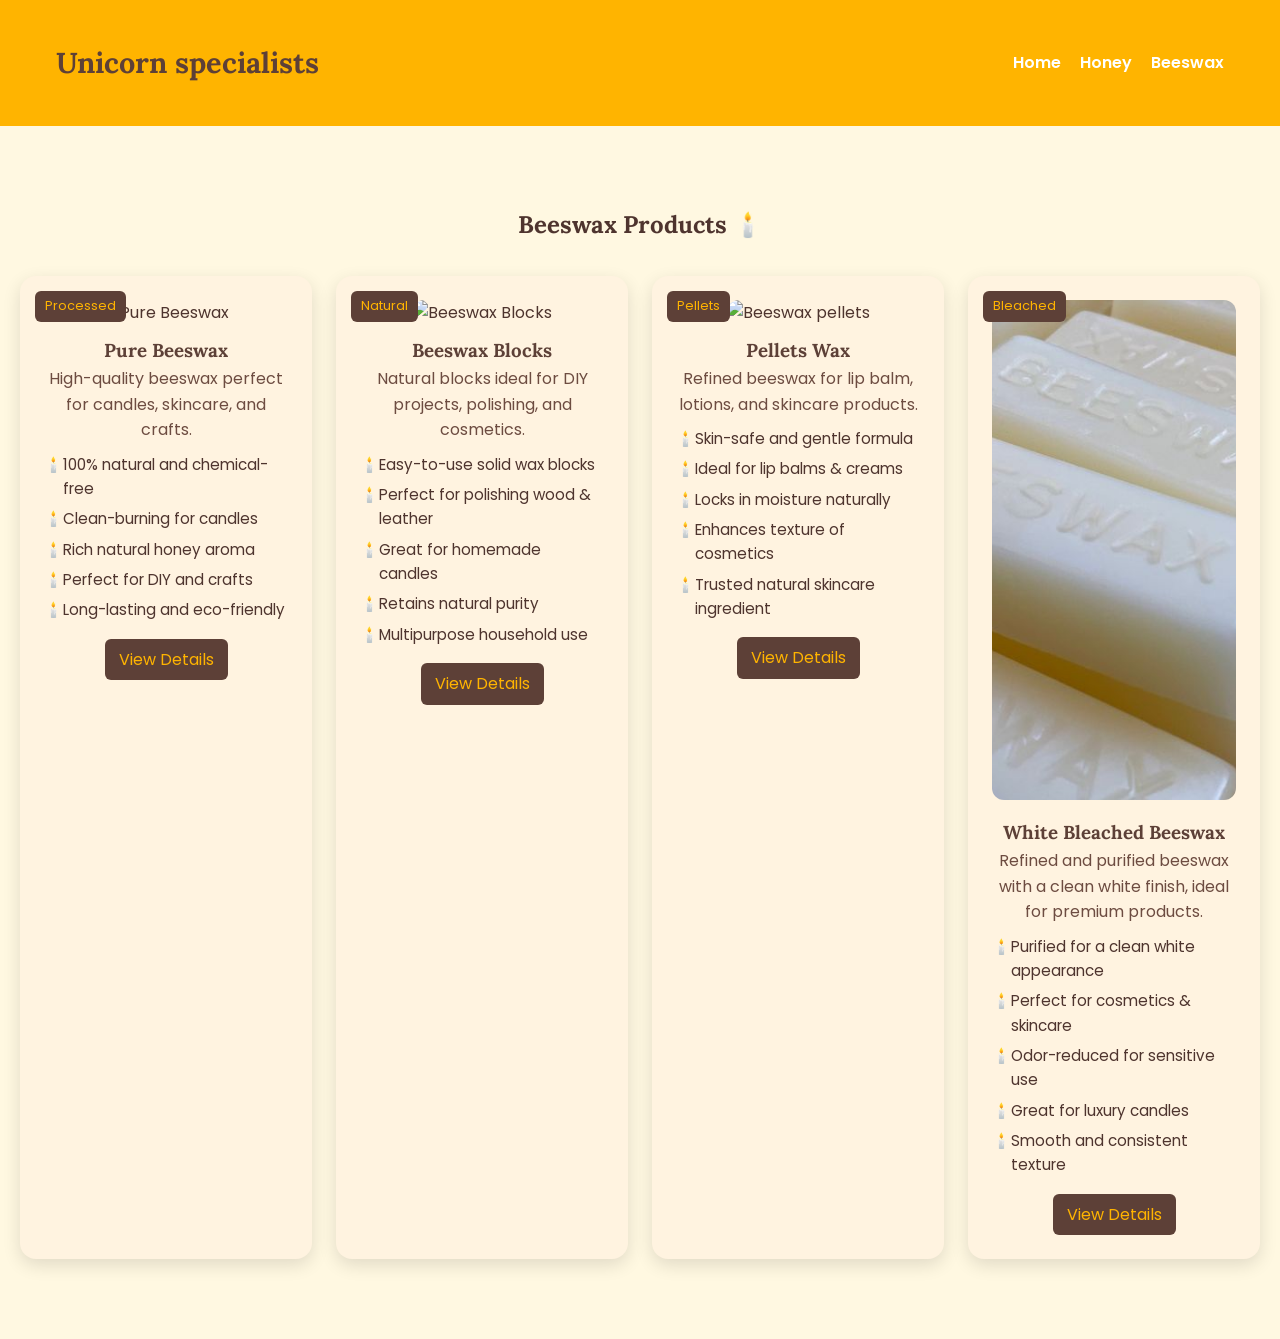
==== beeswax-products.html @ bdd7f9a4 "Add files via upload" ====
<!DOCTYPE html>
<html lang="en">
<head>
  <meta charset="UTF-8">
  <meta name="viewport" content="width=device-width, initial-scale=1.0">
  <title>Beeswax Products</title>

  <!-- FONTS -->
  <link href="https://fonts.googleapis.com/css2?family=Lora:wght@400;700&family=Poppins:wght@400;600&display=swap" rel="stylesheet">

  <link rel="stylesheet" href="style.css">

  <style>
    /* ================= BACKGROUND ================= */
    body {
      margin: 0;
      font-family: 'Poppins', sans-serif;
      background: #fff8e1;
      color: #4e342e;
    }

    .site-header {
      background: #ffb400;
      padding: 1.5rem;
    }

    .logo {
      font-family: 'Lora', serif;
      font-size: 1.8rem;
    }

    /* ================= GRID ================= */
    .grid {
      display: grid;
      grid-template-columns: repeat(auto-fit, minmax(280px, 1fr));
      gap: 1.5rem;
    }

    /* ================= CARD ================= */
    .card {
      background: #fff3e0;
      padding: 1.5rem;
      border-radius: 16px;
      box-shadow: 0 6px 18px rgba(0,0,0,0.12);
      transition: transform 0.3s ease;
      text-align: center;
      position: relative;
    }

    .card:hover {
      transform: translateY(-6px);
    }

    /* BADGE */
    .badge {
      position: absolute;
      top: 15px;
      left: 15px;
      background: #5d4037;
      color: #ffb400;
      padding: 5px 10px;
      border-radius: 6px;
      font-size: 0.8rem;
    }

    /* ================= IMAGE (DOUBLE HEIGHT) ================= */
    .card img {
      width: 100%;
      height: 500px; /* 🔥 doubled */
      object-fit: cover;
      border-radius: 12px;
      margin-bottom: 10px;
      transition: transform 0.3s ease;
    }

    .card:hover img {
      transform: scale(1.05);
    }

    .card h3 {
      font-family: 'Lora', serif;
      color: #5d4037;
    }

    .card p {
      color: #6d4c41;
    }

    /* ================= BULLETS ================= */
    .card ul {
      text-align: left;
      margin-top: 10px;
      padding-left: 0;
      list-style: none;
      font-size: 0.95rem;
    }

    .card ul li {
      margin-bottom: 6px;
      padding-left: 1.2rem;
      position: relative;
    }

    .card ul li::before {
      content: "🕯️";
      position: absolute;
      left: 0;
    }

    /* BUTTON */
    .btn-product {
      display: inline-block;
      margin-top: 10px;
      padding: 8px 14px;
      background: #5d4037;
      color: #ffb400;
      text-decoration: none;
      border-radius: 6px;
    }
  </style>
</head>

<body>

<!-- ================= HEADER ================= -->
<header class="site-header">
  <nav class="nav-container">
    <div class="logo">Unicorn specialists</div>
    <ul class="nav-links">
      <li><a href="index.html">Home</a></li>
      <li><a href="honey-products.html">Honey</a></li>
      <li><a href="beeswax-products.html">Beeswax</a></li>
    </ul>
  </nav>
</header>

<!-- ================= PRODUCTS ================= -->
<section class="section visible">
  <h2 style="text-align:center; font-family:'Lora', serif;">Beeswax Products 🕯️</h2>

  <div class="grid">

    <!-- PRODUCT 1 -->
    <div class="card">
      <div class="badge">Processed</div>
      <img src="images/wax02.jpg " alt="Pure Beeswax">
      <h3>Pure Beeswax</h3>
      <p>High-quality beeswax perfect for candles, skincare, and crafts.</p>

      <ul>
        <li>100% natural and chemical-free</li>
        <li>Clean-burning for candles</li>
        <li>Rich natural honey aroma</li>
        <li>Perfect for DIY and crafts</li>
        <li>Long-lasting and eco-friendly</li>
      </ul>

      <a href="#" class="btn-product">View Details</a>
    </div>

    <!-- PRODUCT 2 -->
    <div class="card">
      <div class="badge">Natural</div>
      <img src="images/wax01.jpg" alt="Beeswax Blocks">
      <h3>Beeswax Blocks</h3>
      <p>Natural blocks ideal for DIY projects, polishing, and cosmetics.</p>

      <ul>
        <li>Easy-to-use solid wax blocks</li>
        <li>Perfect for polishing wood & leather</li>
        <li>Great for homemade candles</li>
        <li>Retains natural purity</li>
        <li>Multipurpose household use</li>
      </ul>

      <a href="#" class="btn-product">View Details</a>
    </div>

    <!-- PRODUCT 3 -->
    <div class="card">
      <div class="badge">Pellets</div>
      <img src="images/pellets01.jpg" alt="Beeswax pellets">
      <h3>Pellets Wax</h3>
      <p>Refined beeswax for lip balm, lotions, and skincare products.</p>

      <ul>
        <li>Skin-safe and gentle formula</li>
        <li>Ideal for lip balms & creams</li>
        <li>Locks in moisture naturally</li>
        <li>Enhances texture of cosmetics</li>
        <li>Trusted natural skincare ingredient</li>
      </ul>

      <a href="#" class="btn-product">View Details</a>
    </div>


    <!-- PRODUCT 4 -->
<div class="card">
  <div class="badge">Bleached</div>
  <img src="images/bleached001.jpg" alt="White Bleached Beeswax">
  <h3>White Bleached Beeswax</h3>
  <p>Refined and purified beeswax with a clean white finish, ideal for premium products.</p>

  <ul>
    <li>Purified for a clean white appearance</li>
    <li>Perfect for cosmetics & skincare</li>
    <li>Odor-reduced for sensitive use</li>
    <li>Great for luxury candles</li>
    <li>Smooth and consistent texture</li>
  </ul>

  <a href="#" class="btn-product">View Details</a>
</div>

  </div>
</section>

</body>
</html>
---- style.css ----
/* ================= GLOBAL ================= */
* {
  box-sizing: border-box;
  margin: 0;
  padding: 0;
}

html, body {
  width: 100%;
  overflow-x: hidden; /* 🔥 FIX: kills sideways scroll */
}

body {
  font-family: 'Poppins', sans-serif;
  color: #333;
  line-height: 1.6;
}

/* ================= HEADER ================= */
.site-header {
  position: sticky;
  top: 0;
  background: #FFB400;
  z-index: 1000;
}

.nav-container {
width: 100%;
  padding: 0 20px;
  padding: 1rem 2rem;
  display: flex;
  justify-content: space-between;
  align-items: center;
}

.logo {
  font-weight: 700;
  font-size: 1.2rem;
  color: #5D4037;
}

.nav-links {
  list-style: none;
  display: flex;
  gap: 1.2rem;
}

.nav-links a {
  text-decoration: none;
  color: white;
  font-weight: 600;
}

.nav-cta {
  background: #5D4037;
  padding: 0.4rem 0.8rem;
  border-radius: 4px;
}

/* ================= SLIDER ================= */
.dashboard-slider {
  position: relative;
  overflow: hidden;
  width: 100%;
}

.slides {
  display: flex;
  transition: transform 0.6s ease-in-out;
}

.slide {
  min-width: 100%;
  flex-shrink: 0;
}

/* NAV BUTTONS */
.nav-btn {
  position: absolute;
  top: 50%;
  transform: translateY(-50%);
  background: rgba(0,0,0,0.5);
  color: white;
  border: none;
  font-size: 2rem;
  padding: 0.5rem 1rem;
  cursor: pointer;
  z-index: 10;
  border-radius: 6px;
  transition: 0.3s;
}

.nav-btn.left {
  left: 10px;
}

.nav-btn.right {
  right: 10px;
}

.nav-btn:hover {
  background: rgba(0,0,0,0.8);
}

/* ================= HERO ================= */
.hero {
  position: relative;
  background: none; /* remove old image */
  color: white;
  padding: 6rem 2rem;
  text-align: center;
  min-height: 100vh; /* important for full screen */
}

.hero h1 {
  font-family: 'Lora', serif;
  font-size: 2.6rem;
  margin-bottom: 1rem;
}

.hero p {
  font-size: 1.2rem;
  margin-bottom: 2rem;
}

.btn-primary {
  background: #5D4037;
  color: #FFB400;
  padding: 0.8rem 1.6rem;
  text-decoration: none;
  border-radius: 4px;
  font-weight: bold;
}



/* ================= SECTIONS ================= */
.section {
  width: 100%;
  padding: 80px 20px;
  padding: 4rem 2rem;
}

.section.light {
  background: #FFF3E0;
}

.section h2 {
  font-family: 'Lora', serif;
  text-align: center;
  margin-bottom: 2rem;
}

.center-text {
  max-width: 700px;
  margin: auto;
  text-align: center;
}

/* ================= GRID ================= */
.grid {
  display: grid;
  grid-template-columns: repeat(auto-fit, minmax(260px, 1fr));
  gap: 2rem;
}

.card {
  background: white;
  padding: 1.6rem;
  border-radius: 8px;
  box-shadow: 0 3px 12px rgba(0,0,0,0.1);
  text-align: center;
}

/* 👇 ADD YOUR VIDEO SECTION HERE */
.video-section {
  padding: 60px 20px;
  background: #fff8e1;
}

.video-section h2 {
  text-align: center;
  font-family: 'Lora', serif;
  font-size: 2.2rem;
  margin-bottom: 30px;
  color: #4e342e;
}

.video-grid {
  display: grid;
  grid-template-columns: repeat(auto-fit, minmax(500px, 1fr));
  gap: 30px;
}

.video-card {
  background: #fff3e0;
  border-radius: 16px;
  overflow: hidden;
  box-shadow: 0 6px 18px rgba(0,0,0,0.12);
  text-align: center;
}

.video-card video {
  width: 100%;
  height: 450px;
  object-fit: cover;
}

.video-card h3 {
  font-family: 'Lora', serif;
  margin-top: 10px;
  color: #5d4037;
}

.video-card p {
  padding: 0 15px 15px;
  color: #6d4c41;
}


/* ================= CONTACT ================= */
.contact-form {
  max-width: 500px;
  margin: auto;
}

.contact-form input,
.contact-form textarea {
  width: 100%;
  padding: 0.7rem;
  margin-bottom: 1rem;
  border-radius: 4px;
  border: 1px solid #ccc;
}

.contact-form button {
  background: #5D4037;
  color: #FFB400;
  border: none;
  padding: 0.7rem 1.5rem;
  border-radius: 4px;
  cursor: pointer;
}

/* ================= FOOTER ================= */
.footer {
  background: #5D4037;
  color: white;
  text-align: center;
  padding: 1.2rem;
  margin-top: 2rem;
}

/* ================= SECOND HERO ================= */
.hero-alt {
  width: 100%;
  padding: 5rem 2rem;
  background: #FFF3E0;
}

/* IMPORTANT: container becomes positioning reference */
.hero-bg-2 .hero-alt-container {
  max-width: 1200px;
  margin: auto;
  min-height: 80vh;
  padding: 40px;

  display: flex;
  justify-content: flex-end;
  align-items: flex-start;
}

/* Stack container (circle + text together) */
.hero-bg-2 .mission-stack {
  display: flex;
  flex-direction: column;
  align-items: center;
  gap: 20px;
  max-width: 320px;
}

/* Circle stays normal (no absolute) */
.hero-bg-2 .mission-circle {
  position: relative;
}

/* Text now sits UNDER circle */
.hero-bg-2 .hero-alt-message {
  text-align: center;
  width: 100%;
}
/* TEXT STYLING (optional but clean) */
.hero-alt-text h2 {
  font-family: 'Lora', serif;
  font-size: 2rem;
  margin-bottom: 1rem;
}

.hero-alt-text p {
  font-size: 1.1rem;
  line-height: 1.6;
}

/* IMAGE (if used elsewhere) */
.hero-alt-image img {
  width: 100%;
  height: 420px;
  object-fit: cover;
  border-radius: 14px;
  box-shadow: 0 10px 25px rgba(0,0,0,0.25);
}


/* ================= MOBILE ================= */
@media (max-width: 768px) {

  .nav-links {
    flex-wrap: wrap;
    justify-content: center;
  }

  .hero h1 {
    font-size: 2rem;
  }



  .hero-alt-container {
    grid-template-columns: 1fr;
  }

  .nav-btn {
    font-size: 1.5rem;
    padding: 0.3rem 0.6rem;
  }
}

/* ================= SCROLL REVEAL FIX ================= */
.section {
  opacity: 0;
  transform: translateY(30px);
  transition: opacity 0.8s ease, transform 0.8s ease;
}

.section.visible {
  opacity: 1;
  transform: translateY(0);
}

/* ================= THIRD DASHBOARD ENHANCEMENT ================= */
.slide:nth-child(3) .hero-alt {
  background: linear-gradient(to right, #FFF3E0, #FFE0B2);
}

.slide:nth-child(3) .hero-alt-image img {
  transition: transform 0.5s ease, box-shadow 0.5s ease;
}

.slide:nth-child(3) .hero-alt-image img:hover {
  transform: scale(1.08);
  box-shadow: 0 15px 35px rgba(0,0,0,0.3);
}

.slide:nth-child(3) .hero-alt-text h2 {
  color: #5D4037;
  letter-spacing: 0.5px;
}

.slide:nth-child(3) .hero-alt-text p {
  font-weight: 500;
  color: #4E342E;
}

.slide {
  backface-visibility: hidden;
  transform: translateZ(0);
  will-change: transform, opacity;
}



/* ================= FIX BUTTON CLICKABILITY ================= */
.hero-content {
  position: relative;
  z-index: 5;
}

.hero-content a {
  position: relative;
  z-index: 10;
  pointer-events: auto;
}

/* ================= FAMILY TEXT CARDS ================= */
.family-cards {
  display: grid;
  grid-template-columns: repeat(auto-fit, minmax(230px, 1fr));
  gap: 1.5rem;
  margin-top: 3rem;
  padding: 2rem 0;
}

.family-cards .card {
  background: #fff3e0;
  padding: 1.5rem;
  border-radius: 16px;
  box-shadow: 0 6px 18px rgba(0,0,0,0.12);
  transition: transform 0.3s ease;
}

.family-cards .card:hover {
  transform: translateY(-6px);
}

.family-cards h3 {
  color: #5d4037;
  margin-bottom: 0.8rem;
  font-family: 'Lora', serif;
}

.family-cards ul {
  list-style: none;
  padding: 0;
}

.family-cards ul li {
  margin-bottom: 0.4rem;
  padding-left: 1rem;
  position: relative;
}

.family-cards ul li::before {
  content: "🍯";
  position: absolute;
  left: 0;
}
/* ================= FIX CONTACT FORM ================= */
.contact-form {
  max-width: 600px;
  margin: auto;
  display: flex;
  flex-direction: column;
  gap: 12px;
}

.contact-form input,
.contact-form textarea {
  width: 100%;
  padding: 12px;
  border: 1px solid #ccc;
  border-radius: 6px;
  font-family: 'Poppins', sans-serif;
  font-size: 1rem;
}

.contact-form textarea {
  min-height: 120px;
  resize: vertical;
}

.contact-form button {
  background: #5D4037;
  color: #fff;
  border: none;
  padding: 12px;
  border-radius: 6px;
  cursor: pointer;
  font-size: 1rem;
}

.contact-form button:hover {
  background: #3e2723;
}

.bee-farm-section {
  width: 100%;
  margin: 0;
  padding: 0;
}

/* IMAGE ROW */
.bee-farm-images {
  display: flex;
  width: 100%;
  height: 70vh; /* same height for both */
}

/* EACH IMAGE */
.bee-farm-images img {
  flex: 1;              /* makes both equal width */
  width: 50%;
  height: 100%;
  object-fit: cover;    /* fills without distortion */
  display: block;
}

/* TEXT BELOW */
.bee-farm-text {
  text-align: center;
  padding: 40px 20px;
  background: #fff8e1;
}

.bee-farm-text h2 {
  font-family: 'Lora', serif;
  color: #5d4037;
}

.bee-farm-text p {
  color: #6d4c41;
  font-size: 1.1rem;
}


/* ================= ALL DASHBOARD IMAGES DESIGN SYSTEM ================= */
.hero-alt-image img {
  width: 100%;
  height: 420px;
  object-fit: cover;
  border-radius: 16px;

  box-shadow: 0 12px 30px rgba(0,0,0,0.2);
  border: 4px solid rgba(255,255,255,0.6);

  transition: transform 0.3s ease, box-shadow 0.3s ease;
}

/* ================= HOVER EFFECT ================= */
.hero-alt-image img:hover {
  transform: scale(1.05);
  box-shadow: 0 18px 45px rgba(0,0,0,0.3);
}

/* ================= DASHBOARD 2 & 3 STRUCTURE FIX ================= */
.hero-alt-container {
  max-width: 1200px;
  margin: auto;

  display: grid;
  grid-template-columns: 1fr 1.3fr 1fr;
  gap: 2rem;

  align-items: center;
  text-align: center;
}

/* ================= PREMIUM BACKGROUND FEEL ================= */
.hero,
.hero-alt {
  position: relative;
}

.hero-alt {
  background: linear-gradient(135deg, #fff3e0, #ffe0b2);
}



/* ================= BACKGROUND SLIDER OVERRIDE ================= */

/* HERO stays centered */
.hero {
  position: relative;
  min-height: 85vh;
  display: flex;
  align-items: center;
  justify-content: center;
  text-align: center;
  color: white;
}

/* HERO-ALT must NOT force centering (this was your bug) */
.hero-alt {
  position: relative;
  min-height: 85vh;
  display: block; /* ❗ critical fix */
  text-align: initial;
  color: white;
}

/* DARK OVERLAY */
.hero::before,
.hero-alt::before {
  content: "";
  position: absolute;
  inset: 0;
  background: rgba(0,0,0,0.35);
  z-index: 1;
}

/* KEEP CONTENT ABOVE */
.hero-content,
.hero-alt-container {
  position: relative;
  z-index: 2;
}

/* BACKGROUND IMAGES */
.hero-bg-1,
.hero-bg-2,
.hero-bg-3 {
  background-repeat: no-repeat;
  background-size: contain;
  background-color: #FFF3E0;
}

/* 1st → RIGHT EDGE */
.hero-bg-1 {
  background-image: url('images/hunnie.jpg');
  background-position: right center;
}

/* 2nd → LEFT EDGE */
.hero-bg-2 {
  background-image: url('images/wax.001.jpg');
  background-position: left center;
  color: #FF6F00EE; /* deep amber */
}

.hero-bg-2 .hero-alt-text h2,
.hero-bg-2 .hero-alt-text p {
  color: #FF6F00EE !important;
}

/* 3rd → RIGHT EDGE */
.hero-bg-3 {
  background-image: url('images/nice.jpg');
  background-position: right center;
}


/* ================= HERO LOGO ================= */
.hero {
  position: relative;
}

/* LOGO (ALL DASHBOARDS) */
.company-logo {
  position: absolute;
  top: 20px;
  left: 20px;

  width: 90px;
  height: auto;

  z-index: 50;

  /* no frame */
  background: none;
  padding: 0;
  border-radius: 0;
  box-shadow: none;
}
/* ================= SECTION BACKGROUNDS ================= */

#learn {
  background: linear-gradient(rgba(255,255,255,0.4), rgba(255,255,255,0.4)),
              url('images/learn-bg.jpg') center/cover no-repeat;
}
#sustainability {
  background: linear-gradient(rgba(255,255,255,0.85), rgba(255,255,255,0.85)),
              url('images/sustainability-bg.jpg') center/cover no-repeat;
}

#about {
  background: linear-gradient(rgba(255,255,255,0.9), rgba(255,255,255,0.9)),
              url('images/about-bg.jpg') center/cover no-repeat;
}

/* optional spacing boost */
.section {
  padding: 80px 20px;#sustainability {
  background: linear-gradient(135deg, #FFF3E0, #FFE0B2);
}
}


/* ================= LEARN SECTION (CIRCULAR STYLE) ================= */

#learn {
  position: relative;
  min-height: 100vh;
  padding: 120px 20px;
  text-align: center;

  display: flex;
  align-items: center;
  justify-content: center;
}

/* container becomes circle space */
.learn-content {
  position: relative;
  width: 600px;
  height: 600px;
  margin: auto;
}

/* center title */
#learn h2 {
  position: absolute;
  top: -60px;
  width: 100%;
  text-align: center;
  font-size: 2.2rem;
}

/* each item floats */
.learn-item {
  position: absolute;
  width: 220px;
  text-align: center;

  color: #4E342E;
  font-family: 'Lora', serif;
}

/* POSITION THEM IN A CIRCLE */

/* top */
.learn-item:nth-child(1) {
  top: 0;
  left: 50%;
  transform: translateX(-50%);
}

/* right */
.learn-item:nth-child(2) {
  top: 50%;
  right: 0;
  transform: translateY(-50%);
}

/* bottom */
.learn-item:nth-child(3) {
  bottom: 0;
  left: 50%;
  transform: translateX(-50%);
}

/* left */
.learn-item:nth-child(4) {
  top: 50%;
  left: 0;
  transform: translateY(-50%);
}

/* subtle hover life */
.learn-item:hover {
  transform: scale(1.05);
  transition: 0.3s;
}


#sustainability .card {
  animation: floatCard 4s ease-in-out infinite;
}

/* add delay so they don’t move together */
#sustainability .card:nth-child(2) { animation-delay: 0.5s; }
#sustainability .card:nth-child(3) { animation-delay: 1s; }
#sustainability .card:nth-child(4) { animation-delay: 1.5s; }

@keyframes floatCard {
  0%   { transform: translateY(0); }
  50%  { transform: translateY(-10px); }
  100% { transform: translateY(0); }
}

#sustainability .card {
  transition: all 0.3s ease;
}

#sustainability .card:hover {
  transform: translateY(-12px) scale(1.03);
  box-shadow: 0 15px 30px rgba(0,0,0,0.2);
  background: #fff8e1;
}

/* SHOP CARD FIX — CLEAN & ISOLATED */
.shop-container .card {
  background: white;
  border-radius: 12px;
  box-shadow: 0 6px 18px rgba(0,0,0,0.12);
  overflow: hidden;

  display: flex;
  flex-direction: column;
  padding: 0; /* 🔥 remove old padding completely */
}

/* IMAGE — increase height here */
.shop-container .card img {
  width: 100%;
  height: 320px;   /* 👈 increase more (try 320–350px) */
  object-fit: cover;
  display: block;
}

/* CONTENT BELOW IMAGE */
.shop-container .card-content {
  padding: 15px;
  background: white;
  text-align: center;
}

/* TITLE */
.shop-container .card h3 {
  margin: 0 0 8px;
  font-size: 1.05rem;
}

/* PRICE */
.shop-container .card .price {
  display: inline-block;
  background: #5d4037;
  color: #ffb400;
  padding: 6px 12px;
  border-radius: 20px;
  font-size: 0.9rem;
}

.order-container {
  display: grid;
  grid-template-columns: repeat(auto-fit, minmax(300px, 1fr));
  gap: 2rem;
  max-width: 1100px;
  margin: auto;
}

.order-box {
  background: white;
  padding: 1.5rem;
  border-radius: 12px;
  box-shadow: 0 6px 18px rgba(0,0,0,0.12);
}

.product-list {
  display: flex;
  flex-direction: column;
  gap: 10px;
}

.product {
  display: flex;
  justify-content: space-between;
  padding: 8px;
  border-bottom: 1px solid #eee;
}

.order-form {
  display: flex;
  flex-direction: column;
  gap: 12px;
}

.order-form input,
.order-form select,
.order-form textarea {
  padding: 10px;
  border: 1px solid #ccc;
  border-radius: 8px;
  font-family: 'Poppins', sans-serif;
}

.order-form button {
  background: #5d4037;
  color: #ffb400;
  padding: 12px;
  border: none;
  border-radius: 8px;
  cursor: pointer;
  font-weight: bold;
}

.order-form button:hover {
  transform: scale(1.03);
}

/* ================= MODERN ABOUT ================= */

.about-modern {
  max-width: 1100px;
  margin: auto;
}

/* HERO */
.about-hero {
  text-align: center;
  margin-bottom: 60px;
}

.about-hero h2 {
  font-size: 2.5rem;
  margin-bottom: 15px;
}

.about-hero p {
  max-width: 700px;
  margin: auto;
  font-size: 1.15rem;
  color: #5d4037;
}

/* SPLIT */
.about-split {
  display: grid;
  grid-template-columns: 1fr 1fr;
  gap: 30px;
  margin-bottom: 60px;
  align-items: center;
}

.about-text h3 {
  margin-bottom: 10px;
  color: #5d4037;
}

.about-text p {
  margin-bottom: 20px;
}

/* MAP */
.about-map iframe {
  width: 100%;
  height: 300px;
  border: none;
  border-radius: 12px;
  box-shadow: 0 6px 18px rgba(0,0,0,0.15);
}

/* CARDS */
.about-cards {
  display: grid;
  grid-template-columns: repeat(auto-fit, minmax(260px, 1fr));
  gap: 20px;
}

.about-card {
  background: white;
  padding: 20px;
  border-radius: 12px;
  box-shadow: 0 6px 18px rgba(0,0,0,0.1);
}

/* 🔥 Highlight Vision */
.about-card.highlight {
  background: linear-gradient(135deg, #ffecb3, #ffe082);
}

/* MOBILE */
@media (max-width: 768px) {
  .about-split {
    grid-template-columns: 1fr;
  }
}



.hero-bg-2 {
 color: #ff6f00ee;
}





/* ================= FULL MOBILE OVERHAUL ================= */
@media (max-width: 768px) {

  /* GLOBAL */
  body {
    font-size: 14px;
  }

  /* NAVIGATION */
  .nav-container {
    flex-direction: column;
    gap: 10px;
    text-align: center;
  }

  .nav-links {
    flex-wrap: wrap;
    justify-content: center;
    gap: 10px;
  }

  /* SLIDER FIX */
  .slide {
    width: 100%;
  }

  .dashboard-slider {
    overflow-x: hidden;
  }

  /* HERO TEXT */
  .hero h1 {
    font-size: 1.6rem;
  }

  .hero p {
    font-size: 1rem;
  }

  .slogan {
    font-size: 1rem;
  }

  /* LOGO */
  .company-logo {
    width: 60px;
    top: 10px;
    left: 10px;
  }

  /* 🔥 DASHBOARD HEIGHT FIX */
  .hero,
  .hero-alt,
  .slide {
    min-height: 120vh;
  }

  /* 🔥 DASHBOARD 1 TEXT SAFETY (NEW FIX ADDED) */
  .hero {
    position: relative;
    overflow: hidden;
  }

  .hero::before {
    content: "";
    position: absolute;
    inset: 0;
    background: rgba(0, 0, 0, 0.45);
    z-index: 1;
  }

  .hero-content {
    position: relative;
    z-index: 2;
    max-width: 600px;
    margin: auto;
    text-align: center;
  }

  /* HERO ALT STACK FIX */
  .hero-alt-container {
    flex-direction: column;
    align-items: center;
    justify-content: center;
  }

  .mission-circle {
    width: 260px;
    height: 260px;
    font-size: 0.95rem;
    padding: 20px;
  }

  /* LEARN CIRCLE BREAK FIX */
  .learn-content {
    width: 100%;
    height: auto;
    display: flex;
    flex-direction: column;
    gap: 20px;
  }

  .learn-item {
    position: relative;
    width: 100%;
    transform: none !important;
  }

  /* GRID → SINGLE COLUMN */
  .grid,
  .family-cards,
  .about-cards,
  .order-container,
  .video-grid {
    grid-template-columns: 1fr !important;
    display: grid;
  }

  /* VIDEO FIX */
  .video-card video {
    height: 250px;
  }

  /* BEE FARM */
  .bee-farm-images {
    flex-direction: column;
    height: auto;
  }

  .bee-farm-images img {
    width: 100%;
    height: 250px;
  }

  /* ABOUT SECTION */
  .about-split {
    grid-template-columns: 1fr;
  }

  /* BUTTON SIZE */
  .btn-primary {
    display: inline-block;
    margin-top: 10px;
    padding: 0.6rem 1rem;
    font-size: 0.9rem;
  }

  /* ORDER FORM */
  .order-box {
    width: 100%;
  }

}

/* ================= SECOND MOBILE BLOCK ================= */
@media (max-width: 768px) {

  /* RESET OVERLAP ISSUES */
  .hero-alt-container * {
    position: relative !important;
    transform: none !important;
    left: auto !important;
    right: auto !important;
    top: auto !important;
    bottom: auto !important;
  }

  /* STACK DASHBOARDS */
  .hero-alt-container {
    display: flex !important;
    flex-direction: column;
    align-items: center;
    gap: 20px;
  }

  /* FIX CONTENT BOXES */
  .mission-circle,
  .vision-circle,
  .mission-stack {
    width: 100%;
    max-width: 300px;
    margin: 0 auto;
    text-align: center;
  }

  /* TEXT CENTER */
  .hero-alt-text {
    width: 100%;
    text-align: center;
  }

  /* IMAGE FIX */
  .hero-alt-image img {
    width: 100%;
    height: auto;
  }

  /* REMOVE OVERFLOW HEIGHT ISSUES */
  .hero-alt {
    min-height: auto;
    padding: 3rem 1rem;
  }

}

/* CLEAN RESET FOR CIRCLES */
.mission-circle {
  width: auto !important;
  height: auto !important;
  border-radius: 0 !important;
  background: none !important;
  box-shadow: none !important;
  display: block !important;
  padding: 0 !important;
  text-align: center;
}
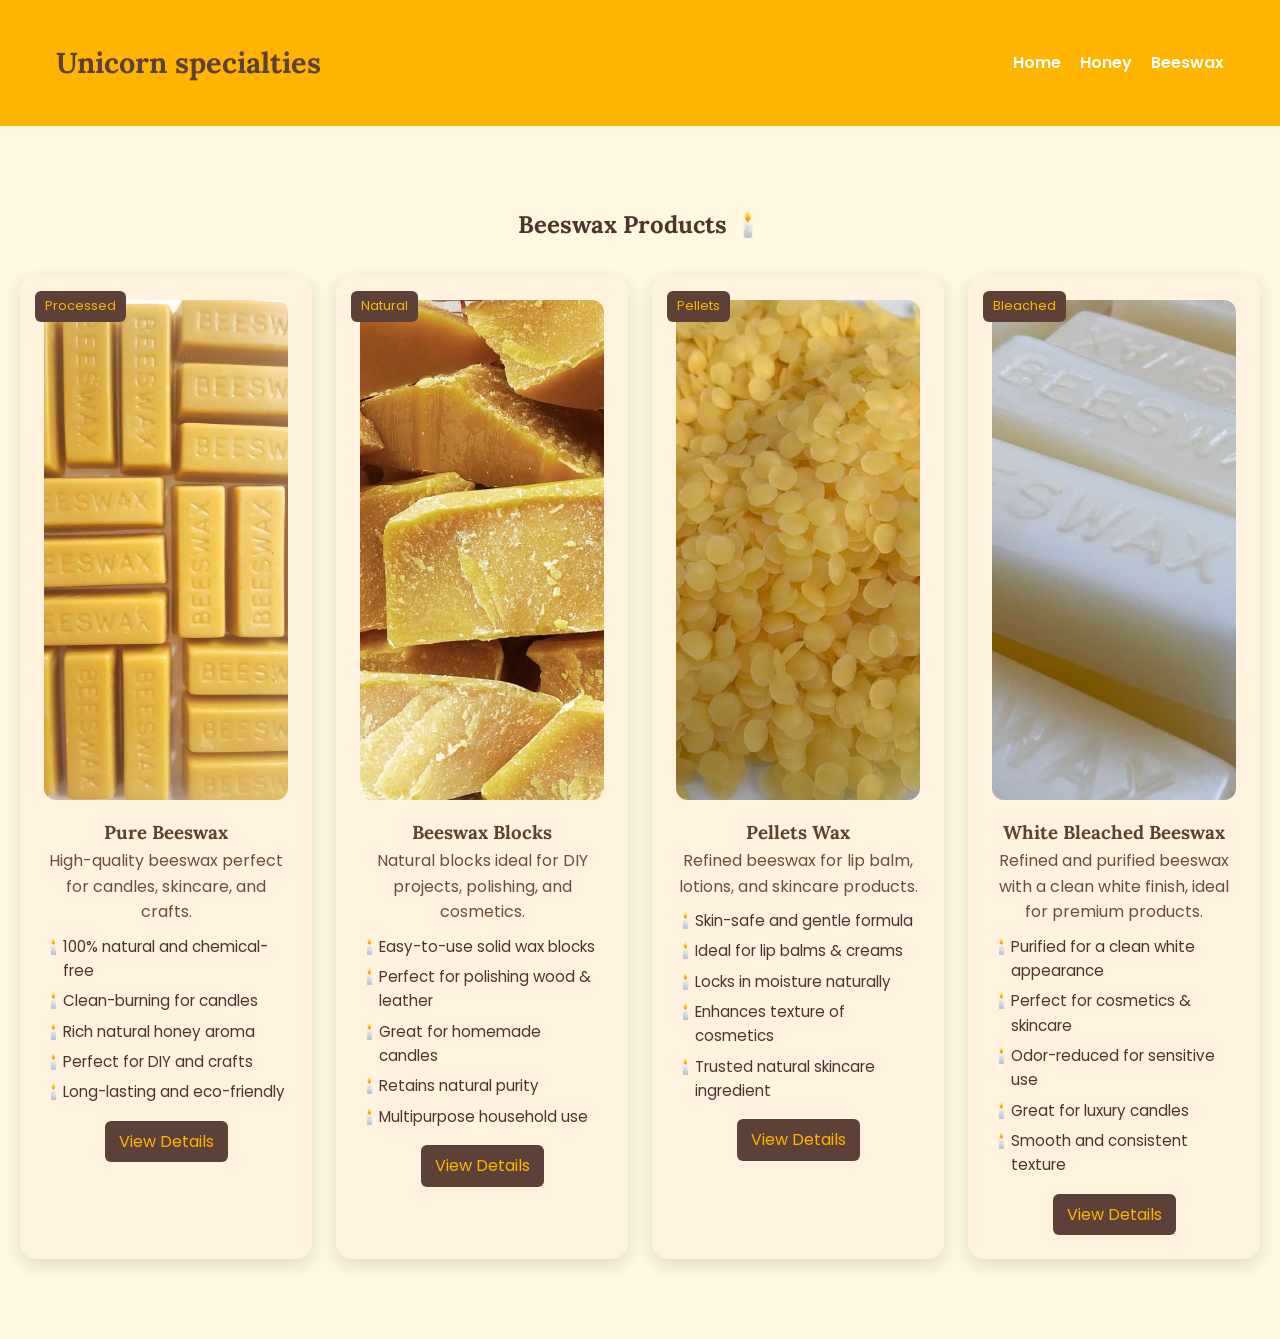
==== commit b72bd4f8: "Add files via upload" ====
--- a/beeswax-products.html
+++ b/beeswax-products.html
@@ -125,7 +125,7 @@
 <!-- ================= HEADER ================= -->
 <header class="site-header">
   <nav class="nav-container">
-    <div class="logo">Unicorn specialists</div>
+    <div class="logo">Unicorn specialties</div>
     <ul class="nav-links">
       <li><a href="index.html">Home</a></li>
       <li><a href="honey-products.html">Honey</a></li>
--- a/style.css
+++ b/style.css
@@ -16,6 +16,14 @@
   line-height: 1.6;
 }
 
+
+.slogan {
+  color: #ffffff !important;
+}
+
+.hero-alt-message {
+  color: #ffffff;
+}
 /* ================= HEADER ================= */
 .site-header {
   position: sticky;
@@ -260,15 +268,19 @@
 
 /* IMPORTANT: container becomes positioning reference */
 .hero-bg-2 .hero-alt-container {
-  max-width: 1200px;
-  margin: auto;
+  width: 100%;
   min-height: 80vh;
-  padding: 40px;
-
-  display: flex;
-  justify-content: flex-end;
-  align-items: flex-start;
-}
+
+  display: grid;
+  grid-template-columns: 50% 50%; /* 🔥 true half-screen split */
+
+  position: relative;
+  overflow: hidden;
+  padding: 0; /* IMPORTANT: removes shrink effect */
+}
+
+
+
 
 /* Stack container (circle + text together) */
 .hero-bg-2 .mission-stack {
@@ -518,11 +530,24 @@
   height: 420px;
   object-fit: cover;
   border-radius: 16px;
-
   box-shadow: 0 12px 30px rgba(0,0,0,0.2);
-  border: 4px solid rgba(255,255,255,0.6);
-
-  transition: transform 0.3s ease, box-shadow 0.3s ease;
+
+  border: none;        /* 🔥 removes frame */
+}
+
+
+/* ================= DASHBOARD 2 LEFT IMAGE FULL FILL FIX ================= */
+
+.hero-bg-2 .hero-alt-image {
+  width: 100%;
+  height: 100%;
+}
+
+.hero-bg-2 .hero-alt-image img {
+  width: 100%;
+  height: 100%;
+  object-fit: cover;  /* 🔥 makes it fill the whole left half properly */
+  display: block;
 }
 
 /* ================= HOVER EFFECT ================= */
@@ -532,17 +557,6 @@
 }
 
 /* ================= DASHBOARD 2 & 3 STRUCTURE FIX ================= */
-.hero-alt-container {
-  max-width: 1200px;
-  margin: auto;
-
-  display: grid;
-  grid-template-columns: 1fr 1.3fr 1fr;
-  gap: 2rem;
-
-  align-items: center;
-  text-align: center;
-}
 
 /* ================= PREMIUM BACKGROUND FEEL ================= */
 .hero,
@@ -610,12 +624,6 @@
   background-position: right center;
 }
 
-/* 2nd → LEFT EDGE */
-.hero-bg-2 {
-  background-image: url('images/wax.001.jpg');
-  background-position: left center;
-  color: #FF6F00EE; /* deep amber */
-}
 
 .hero-bg-2 .hero-alt-text h2,
 .hero-bg-2 .hero-alt-text p {
@@ -669,9 +677,11 @@
 
 /* optional spacing boost */
 .section {
-  padding: 80px 20px;#sustainability {
+  padding: 80px 20px;
+}
+
+#sustainability {
   background: linear-gradient(135deg, #FFF3E0, #FFE0B2);
-}
 }
 
 
@@ -1058,20 +1068,40 @@
     padding: 20px;
   }
 
-  /* LEARN CIRCLE BREAK FIX */
-  .learn-content {
-    width: 100%;
-    height: auto;
-    display: flex;
-    flex-direction: column;
-    gap: 20px;
-  }
-
-  .learn-item {
-    position: relative;
-    width: 100%;
-    transform: none !important;
-  }
+ /* LEARN CIRCLE BREAK FIX (REPLACE THIS SECTION) */
+#learn {
+  min-height: auto;
+  padding: 60px 20px;
+}
+
+.learn-content {
+  width: 100%;
+  height: auto;
+  display: flex;
+  flex-direction: column;
+  gap: 20px;
+  position: static;
+}
+
+/* 🔥 THIS IS THE KEY FIX */
+.learn-item {
+  position: static !important;
+  width: 100%;
+  transform: none !important;
+}
+
+/* 🔥 KILL ALL CIRCLE POSITIONS */
+.learn-item:nth-child(1),
+.learn-item:nth-child(2),
+.learn-item:nth-child(3),
+.learn-item:nth-child(4) {
+  position: static !important;
+  top: auto !important;
+  left: auto !important;
+  right: auto !important;
+  bottom: auto !important;
+  transform: none !important;
+}
 
   /* GRID → SINGLE COLUMN */
   .grid,
@@ -1182,6 +1212,31 @@
   text-align: center;
 }
 
-
-
-
+.menu-toggle {
+  display: none;
+  font-size: 2rem;
+  cursor: pointer;
+  color: #5D4037;
+}
+
+
+
+@media (max-width: 768px) {
+  .hero-buttons {
+    display: none;
+  }
+}
+
+
+
+.hero-bg-2 {
+  background-image: none !important;
+  background-color: #FFF3E0;
+}
+
+
+/* ================= FORCE HERO ALT TEXT WHITE ================= */
+.hero-alt-message,
+.hero-alt-message * {
+  color: #ffffff !important;
+}
